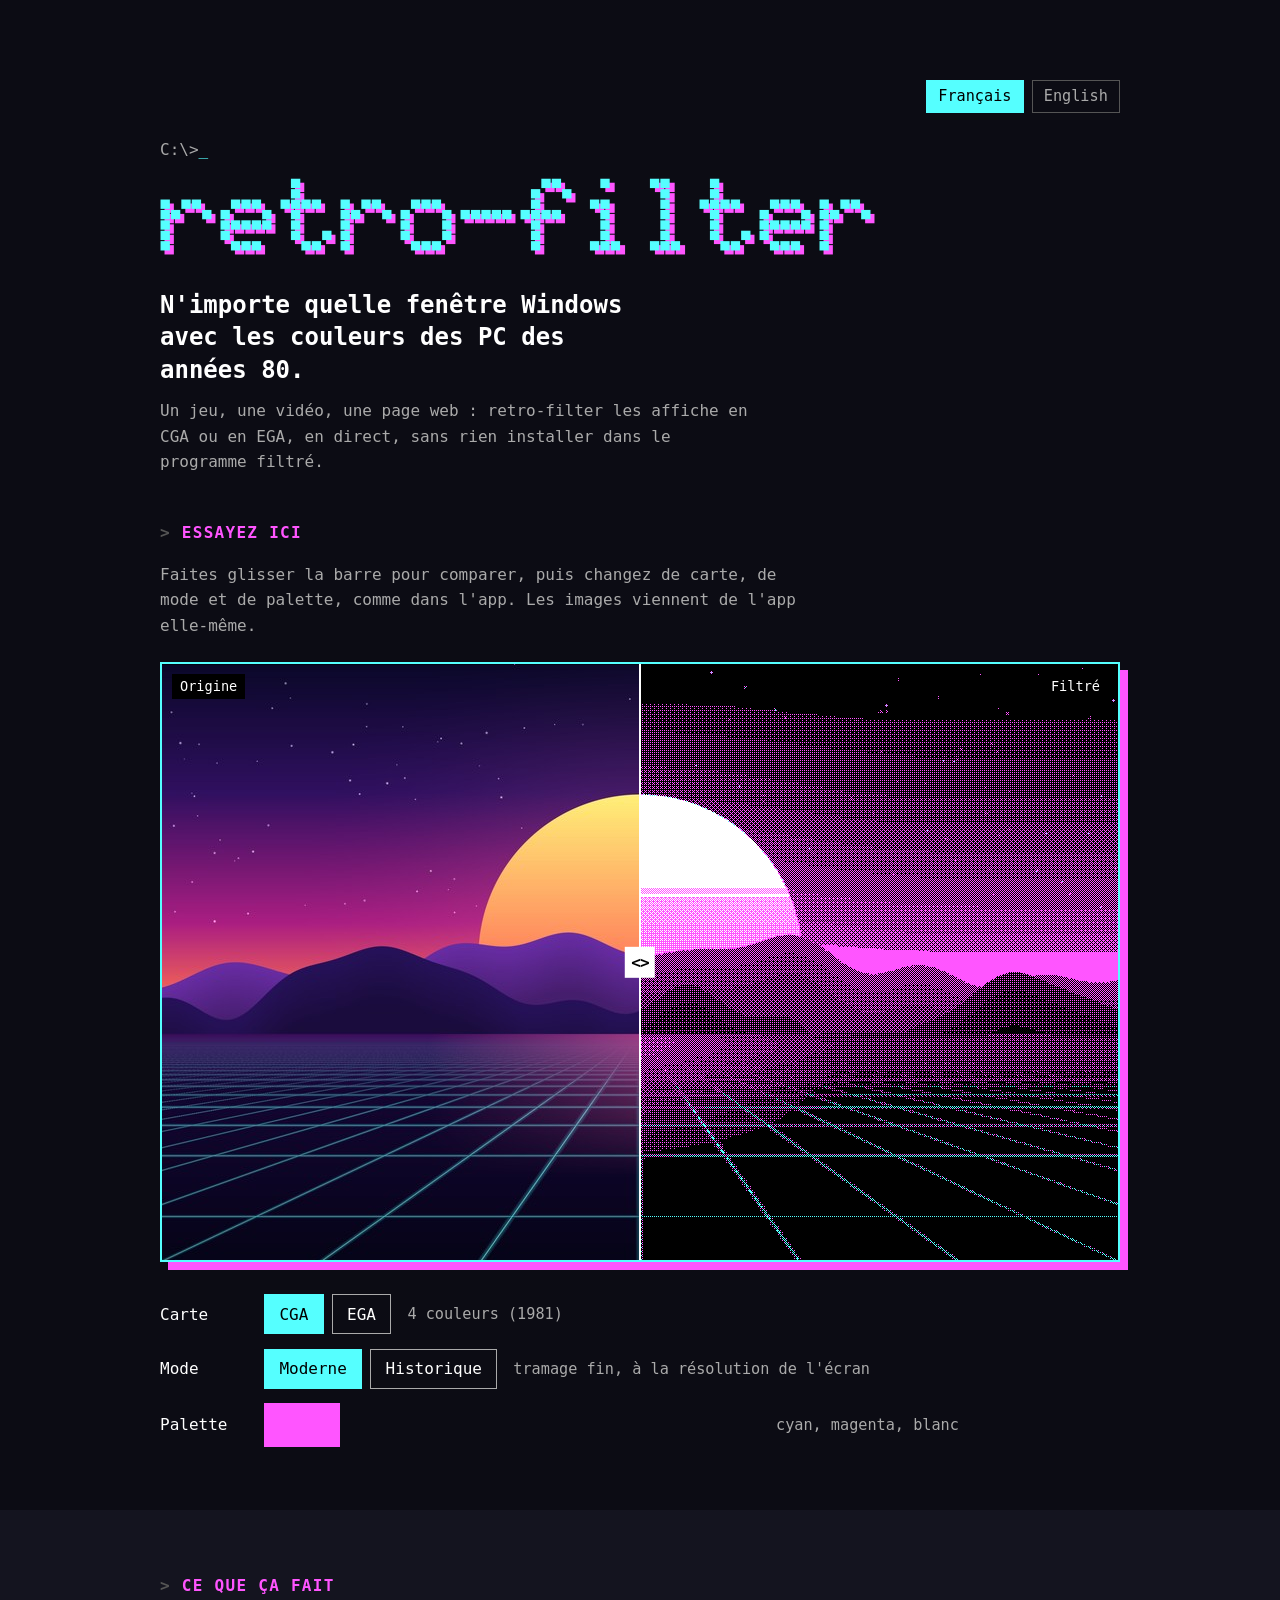
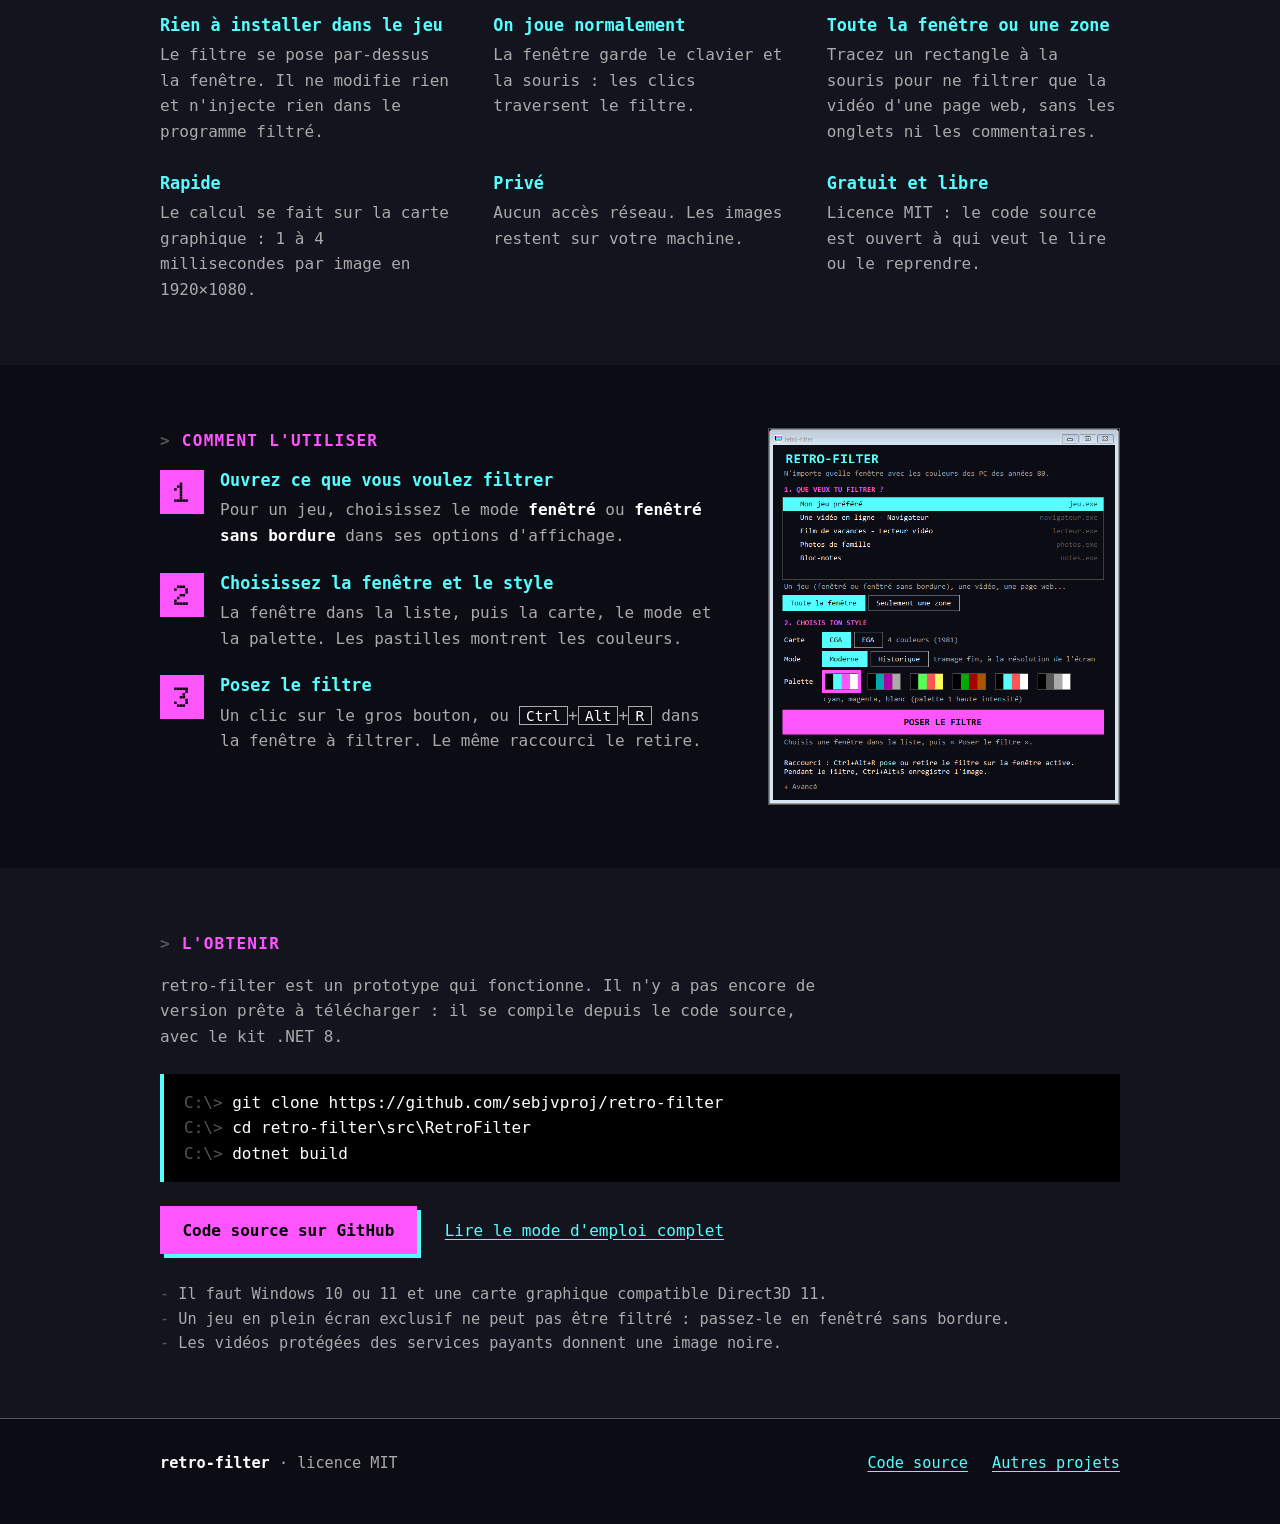
==== retro-filter/index.html @ 77098a15 "Page retro-filter, en français et en anglais, et accueil bilingue - /retro-filter/ et /retro-filter/" ====
<!doctype html>
<html lang="fr">
<head>
<meta charset="utf-8">
<meta name="viewport" content="width=device-width, initial-scale=1">
<title>retro-filter, vos fenêtres aux couleurs des PC des années 80</title>
<meta name="description" content="retro-filter affiche n'importe quelle fenêtre Windows (jeu, vidéo, page web) en CGA 4 couleurs ou en EGA 16 couleurs, en direct. Gratuit et libre.">
<meta name="theme-color" content="#0c0c14">
<meta property="og:title" content="retro-filter, vos fenêtres aux couleurs des PC des années 80">
<meta property="og:description" content="Un jeu, une vidéo, une page web : affichez-les en CGA ou en EGA, en direct. Gratuit et libre.">
<meta property="og:image" content="https://sebjvproj.github.io/retro-filter/img/banniere.png">
<meta property="og:type" content="website">
<link rel="canonical" href="https://sebjvproj.github.io/retro-filter/">
<link rel="alternate" hreflang="fr" href="https://sebjvproj.github.io/retro-filter/">
<link rel="alternate" hreflang="en" href="https://sebjvproj.github.io/retro-filter/en/">
<link rel="preload" href="fonts/doto.woff2" as="font" type="font/woff2" crossorigin>
<link rel="icon" href="data:image/svg+xml,%3Csvg xmlns='http://www.w3.org/2000/svg' viewBox='0 0 16 16' shape-rendering='crispEdges'%3E%3Crect width='16' height='16' fill='%230c0c14'/%3E%3Crect x='1' y='1' width='14' height='11' fill='%23fff'/%3E%3Crect x='2' y='2' width='12' height='9' fill='%23000'/%3E%3Crect x='3' y='3' width='10' height='4' fill='%2355ffff'/%3E%3Crect x='3' y='7' width='10' height='3' fill='%23ff55ff'/%3E%3Crect x='6' y='12' width='4' height='1' fill='%23fff'/%3E%3Crect x='3' y='13' width='10' height='2' fill='%23fff'/%3E%3C/svg%3E">
<link rel="stylesheet" href="style.css">
</head>
<body>
<a class="evitement" href="#utiliser">Aller directement au mode d'emploi</a>

<header class="tete">
  <div class="cadre">
    <nav class="langues" aria-label="Langue">
      <a href="./" aria-current="page">Français</a>
      <a href="en/" lang="en" hreflang="en">English</a>
    </nav>
    <p class="invite" aria-hidden="true">C:\&gt;</p>
    <h1>retro-filter</h1>
    <p class="accroche">N'importe quelle fenêtre Windows avec les couleurs des PC des années 80.</p>
    <p class="sous-accroche">Un jeu, une vidéo, une page web : retro-filter les affiche en CGA ou en EGA, en direct, sans rien installer dans le programme filtré.</p>
  </div>
</header>

<main>
  <section class="demo" aria-labelledby="titre-demo">
    <div class="cadre">
      <h2 id="titre-demo">Essayez ici</h2>
      <p class="chapeau">Faites glisser la barre pour comparer, puis changez de carte, de mode et de palette, comme dans l'app. Les images viennent de l'app elle-même.</p>

      <div class="ecran" id="ecran">
        <div class="couche filtre" id="couche-filtre" role="img" aria-label="La scène filtrée par retro-filter"></div>
        <div class="couche origine" role="img" aria-label="La scène d'origine : un coucher de soleil sur une grille"></div>
        <span class="etiquette gauche" aria-hidden="true">Origine</span>
        <span class="etiquette droite" aria-hidden="true">Filtré</span>
        <span class="poignee" aria-hidden="true"></span>
        <input class="glissiere" id="glissiere" type="range" min="0" max="100" value="50" aria-label="Part de l'image d'origine affichée, en pourcentage">
      </div>

      <div class="reglages">
        <div class="reglage">
          <span class="nom" id="nom-carte">Carte</span>
          <div class="choix" id="choix-carte" role="group" aria-labelledby="nom-carte"></div>
          <span class="detail" id="detail-carte"></span>
        </div>
        <div class="reglage">
          <span class="nom" id="nom-mode">Mode</span>
          <div class="choix" id="choix-mode" role="group" aria-labelledby="nom-mode"></div>
          <span class="detail" id="detail-mode"></span>
        </div>
        <div class="reglage">
          <span class="nom" id="nom-palette">Palette</span>
          <div class="choix" id="choix-palette" role="group" aria-labelledby="nom-palette"></div>
          <span class="detail" id="detail-palette"></span>
        </div>
      </div>
    </div>
  </section>

  <section class="atouts" aria-labelledby="titre-atouts">
    <div class="cadre">
      <h2 id="titre-atouts">Ce que ça fait</h2>
      <ul class="grille">
        <li>
          <h3>Rien à installer dans le jeu</h3>
          <p>Le filtre se pose par-dessus la fenêtre. Il ne modifie rien et n'injecte rien dans le programme filtré.</p>
        </li>
        <li>
          <h3>On joue normalement</h3>
          <p>La fenêtre garde le clavier et la souris : les clics traversent le filtre.</p>
        </li>
        <li>
          <h3>Toute la fenêtre ou une zone</h3>
          <p>Tracez un rectangle à la souris pour ne filtrer que la vidéo d'une page web, sans les onglets ni les commentaires.</p>
        </li>
        <li>
          <h3>Rapide</h3>
          <p>Le calcul se fait sur la carte graphique : 1 à 4 millisecondes par image en 1920×1080.</p>
        </li>
        <li>
          <h3>Privé</h3>
          <p>Aucun accès réseau. Les images restent sur votre machine.</p>
        </li>
        <li>
          <h3>Gratuit et libre</h3>
          <p>Licence MIT : le code source est ouvert à qui veut le lire ou le reprendre.</p>
        </li>
      </ul>
    </div>
  </section>

  <section class="utiliser" id="utiliser" aria-labelledby="titre-utiliser">
    <div class="cadre deux-colonnes">
      <div>
        <h2 id="titre-utiliser">Comment l'utiliser</h2>
        <ol class="etapes">
          <li>
            <h3>Ouvrez ce que vous voulez filtrer</h3>
            <p>Pour un jeu, choisissez le mode <b>fenêtré</b> ou <b>fenêtré sans bordure</b> dans ses options d'affichage.</p>
          </li>
          <li>
            <h3>Choisissez la fenêtre et le style</h3>
            <p>La fenêtre dans la liste, puis la carte, le mode et la palette. Les pastilles montrent les couleurs.</p>
          </li>
          <li>
            <h3>Posez le filtre</h3>
            <p>Un clic sur le gros bouton, ou <kbd>Ctrl</kbd>+<kbd>Alt</kbd>+<kbd>R</kbd> dans la fenêtre à filtrer. Le même raccourci le retire.</p>
          </li>
        </ol>
      </div>
      <img class="capture" src="img/fenetre.png" width="675" height="723" loading="lazy" alt="La fenêtre de retro-filter : la liste des fenêtres ouvertes, les boutons de carte, de mode et de palette, et le bouton Poser le filtre">
    </div>
  </section>

  <section class="obtenir" aria-labelledby="titre-obtenir">
    <div class="cadre">
      <h2 id="titre-obtenir">L'obtenir</h2>
      <p class="chapeau">retro-filter est un prototype qui fonctionne. Il n'y a pas encore de version prête à télécharger : il se compile depuis le code source, avec le kit .NET 8.</p>
      <pre class="listing" aria-label="Commandes pour compiler et lancer retro-filter"><span>git clone https://github.com/sebjvproj/retro-filter</span><span>cd retro-filter\src\RetroFilter</span><span>dotnet build</span></pre>
      <p class="liens">
        <a class="bouton" href="https://github.com/sebjvproj/retro-filter">Code source sur GitHub</a>
        <a href="https://github.com/sebjvproj/retro-filter/blob/main/README.fr.md">Lire le mode d'emploi complet</a>
      </p>
      <ul class="limites">
        <li>Il faut Windows 10 ou 11 et une carte graphique compatible Direct3D 11.</li>
        <li>Un jeu en plein écran exclusif ne peut pas être filtré : passez-le en fenêtré sans bordure.</li>
        <li>Les vidéos protégées des services payants donnent une image noire.</li>
      </ul>
    </div>
  </section>
</main>

<footer class="pied">
  <div class="cadre">
    <span><b>retro-filter</b> · licence MIT</span>
    <nav aria-label="Liens">
      <a href="https://github.com/sebjvproj/retro-filter">Code source</a>
      <a href="/">Autres projets</a>
    </nav>
  </div>
</footer>

<script src="script.js"></script>
</body>
</html>
---- retro-filter/style.css ----
/* retro-filter : un écran de PC des années 80. Fond noir, cyan, magenta, blanc. */

@font-face {
  font-family: "Doto";
  src: url("fonts/doto.woff2") format("woff2");
  font-weight: 100 900;
  font-display: swap;
}

:root {
  color-scheme: dark;
  --noir: #0c0c14;
  --nuit: #14141f;
  --cyan: #55ffff;
  --magenta: #ff55ff;
  --blanc: #ffffff;
  --gris: #aaaaaa;
  --sombre: #555555;
  --mono: "Cascadia Mono", "Cascadia Code", Consolas, "DejaVu Sans Mono", Menlo, monospace;
  /* Taille d'affichage des images de démonstration : réglée par script.js pour que
     chaque point de l'image couvre un nombre entier de points de l'écran. */
  --echelle: 1;
}

*, *::before, *::after { box-sizing: border-box; }

html { scroll-behavior: smooth; }
@media (prefers-reduced-motion: reduce) { html { scroll-behavior: auto; } }

body {
  margin: 0;
  background: var(--noir);
  color: var(--blanc);
  font-family: var(--mono);
  font-size: 1rem;
  line-height: 1.6;
}

::selection { background: var(--magenta); color: #000; }
:focus-visible { outline: 3px solid var(--magenta); outline-offset: 3px; }

a { color: var(--cyan); text-underline-offset: 0.2em; }
a:hover { color: var(--blanc); }

.cadre {
  width: min(100% - 32px, 60rem);
  margin: 0 auto;
}

.evitement {
  position: absolute;
  left: 16px;
  top: -4rem;
  padding: 0.5rem 0.75rem;
  background: var(--cyan);
  color: #000;
}
.evitement:focus { top: 16px; }

/* --- En-tête --- */

.tete { padding: clamp(2.5rem, 9vh, 5rem) 0 clamp(1.5rem, 5vh, 3rem); }

.langues {
  display: flex;
  justify-content: flex-end;
  gap: 0.5rem;
  margin-bottom: 1.5rem;
  font-size: 0.95rem;
}
.langues a {
  padding: 0.2rem 0.7rem;
  border: 1px solid var(--sombre);
  color: var(--gris);
  text-decoration: none;
}
.langues a:hover { border-color: var(--cyan); color: var(--blanc); }
.langues a[aria-current="page"] {
  border-color: var(--cyan);
  background: var(--cyan);
  color: #000;
}

.invite {
  margin: 0;
  color: var(--gris);
}
.invite::after {
  content: "_";
  color: var(--cyan);
  animation: curseur 1.1s steps(1) infinite;
}
@keyframes curseur { 50% { opacity: 0; } }
@media (prefers-reduced-motion: reduce) { .invite::after { animation: none; } }

h1 {
  margin: 0.25rem 0 0;
  font-family: "Doto", var(--mono);
  font-weight: 900;
  font-size: clamp(2.75rem, 11vw, 6.5rem);
  line-height: 0.95;
  letter-spacing: -0.02em;
  color: var(--cyan);
  text-shadow: 0.04em 0.04em 0 var(--magenta);
  overflow-wrap: anywhere;
}

.accroche {
  margin: 1.5rem 0 0;
  max-width: 34ch;
  font-size: clamp(1.15rem, 2.6vw, 1.5rem);
  line-height: 1.35;
  font-weight: 700;
}

.sous-accroche {
  margin: 0.75rem 0 0;
  max-width: 62ch;
  color: var(--gris);
}

/* --- Titres de section --- */

section { padding: clamp(2.5rem, 7vh, 4.5rem) 0; }

h2 {
  margin: 0 0 1rem;
  font-size: 1rem;
  font-weight: 700;
  text-transform: uppercase;
  letter-spacing: 0.08em;
  color: var(--magenta);
}
h2::before { content: "> "; color: var(--sombre); }

h3 {
  margin: 0 0 0.35rem;
  font-size: 1.05rem;
  line-height: 1.3;
  color: var(--cyan);
}

.chapeau {
  margin: 0 0 1.5rem;
  max-width: 68ch;
  color: var(--gris);
}

/* --- Démonstration --- */

.demo { padding-top: 0; }

.ecran {
  --pos: 50%;
  position: relative;
  width: min(100%, calc(960px * var(--echelle)));
  height: min(calc(600px * var(--echelle)), 70vh);
  min-height: 260px;
  margin: 0 auto;
  overflow: hidden;
  background: #000;
  border: 2px solid var(--cyan);
  box-shadow: 8px 8px 0 var(--magenta);
}

/* Les images sont montrées à taille réelle et rognées si l'écran est étroit : une
   réduction brouillerait le tramage. */
.couche {
  position: absolute;
  inset: 0;
  background-repeat: no-repeat;
  background-position: center;
  background-size: calc(960px * var(--echelle)) calc(600px * var(--echelle));
  image-rendering: pixelated;
}
.couche.origine {
  background-image: url("img/origine.jpg");
  image-rendering: auto;
  clip-path: inset(0 calc(100% - var(--pos)) 0 0);
}

.poignee {
  position: absolute;
  top: 0;
  bottom: 0;
  left: var(--pos);
  width: 2px;
  margin-left: -1px;
  background: var(--blanc);
  pointer-events: none;
}
.poignee::after {
  content: "<>";
  position: absolute;
  top: 50%;
  left: 50%;
  transform: translate(-50%, -50%);
  padding: 0.15rem 0.4rem;
  background: var(--blanc);
  color: #000;
  font-weight: 700;
  letter-spacing: -0.05em;
}

.etiquette {
  position: absolute;
  top: 10px;
  padding: 0.1rem 0.5rem;
  background: #000;
  color: var(--blanc);
  font-size: 0.85rem;
  pointer-events: none;
}
.etiquette.gauche { left: 10px; }
.etiquette.droite { right: 10px; }

.glissiere {
  position: absolute;
  inset: 0;
  width: 100%;
  height: 100%;
  margin: 0;
  opacity: 0;
  cursor: ew-resize;
}
.ecran:has(.glissiere:focus-visible) { outline: 3px solid var(--magenta); outline-offset: 4px; }

.reglages {
  width: min(100%, calc(960px * var(--echelle)));
  margin: 2rem auto 0;
  display: grid;
  gap: 0.9rem;
}

.reglage {
  display: grid;
  grid-template-columns: 5.5rem auto 1fr;
  align-items: center;
  gap: 0.5rem 1rem;
}
.reglage .nom { color: var(--blanc); }
.reglage .detail { color: var(--gris); font-size: 0.95rem; }

.choix { display: flex; flex-wrap: wrap; gap: 0.5rem; }

.choix button {
  min-height: 2.5rem;
  padding: 0.3rem 0.9rem;
  border: 1px solid var(--gris);
  background: var(--noir);
  color: var(--blanc);
  font: inherit;
  cursor: pointer;
}
.choix button:hover { background: var(--sombre); }
.choix button[aria-pressed="true"] {
  border-color: var(--cyan);
  background: var(--cyan);
  color: #000;
}

/* Pastilles de palette : les couleurs en bandes, cadre magenta quand elle est choisie. */
.choix button.pastille {
  display: flex;
  width: 4.75rem;
  height: 2.75rem;
  padding: 5px;
  border: 0;
  background: var(--noir);
}
.choix button.pastille:hover { background: var(--sombre); }
.choix button.pastille[aria-pressed="true"] { background: var(--magenta); }
.pastille i { flex: 1; }
.pastille.seize { flex-wrap: wrap; }
.pastille.seize i { flex: 0 0 12.5%; height: 50%; }

@media (max-width: 40rem) {
  .reglage { grid-template-columns: 1fr; gap: 0.35rem; }
}

/* --- Atouts --- */

.atouts { background: var(--nuit); }

.grille {
  list-style: none;
  margin: 0;
  padding: 0;
  display: grid;
  grid-template-columns: repeat(auto-fit, minmax(16rem, 1fr));
  gap: 1.75rem 2.5rem;
}
.grille p { margin: 0; color: var(--gris); }

/* --- Mode d'emploi --- */

.deux-colonnes {
  display: grid;
  grid-template-columns: minmax(0, 1fr) minmax(0, 22rem);
  gap: 2.5rem;
  align-items: start;
}
@media (max-width: 52rem) {
  .deux-colonnes { grid-template-columns: 1fr; }
}

.etapes {
  list-style: none;
  margin: 0;
  padding: 0;
  counter-reset: etape;
  display: grid;
  gap: 1.5rem;
}
.etapes li {
  counter-increment: etape;
  display: grid;
  grid-template-columns: 2.75rem 1fr;
  column-gap: 1rem;
}
.etapes li::before {
  content: counter(etape);
  grid-row: 1 / span 2;
  width: 2.75rem;
  height: 2.75rem;
  display: grid;
  place-items: center;
  background: var(--magenta);
  color: #000;
  font-family: "Doto", var(--mono);
  font-weight: 900;
  font-size: 1.75rem;
}
.etapes h3 { align-self: end; }
.etapes p { margin: 0; color: var(--gris); }
.etapes b { color: var(--blanc); }

.note {
  margin: 1.75rem 0 0;
  color: var(--gris);
  font-size: 0.95rem;
}
.note::before { content: "* "; color: var(--magenta); }

kbd {
  padding: 0.05rem 0.4rem;
  border: 1px solid var(--gris);
  font: inherit;
  font-size: 0.9em;
  color: var(--blanc);
}

.capture {
  display: block;
  width: 100%;
  height: auto;
  border: 1px solid var(--sombre);
}

/* --- Obtenir --- */

.obtenir { background: var(--nuit); }

.listing {
  margin: 0 0 1.5rem;
  padding: 1rem 1.25rem;
  overflow-x: auto;
  background: #000;
  border-left: 4px solid var(--cyan);
  font: inherit;
  color: var(--blanc);
}
.listing span { display: block; white-space: pre; }
.listing span::before { content: "C:\\> "; color: var(--sombre); }

.liens {
  margin: 0 0 1.75rem;
  display: flex;
  flex-wrap: wrap;
  align-items: center;
  gap: 1rem 1.75rem;
}

.bouton {
  display: inline-block;
  padding: 0.7rem 1.4rem;
  background: var(--magenta);
  color: #000;
  font-weight: 700;
  text-decoration: none;
  box-shadow: 4px 4px 0 var(--cyan);
  transition: transform 120ms ease-out, box-shadow 120ms ease-out;
}
.bouton:hover {
  color: #000;
  background: var(--blanc);
  transform: translate(2px, 2px);
  box-shadow: 2px 2px 0 var(--cyan);
}
@media (prefers-reduced-motion: reduce) { .bouton { transition: none; } }

.limites {
  margin: 0;
  padding: 0;
  list-style: none;
  color: var(--gris);
  font-size: 0.95rem;
}
.limites li { padding-left: 1.25rem; text-indent: -1.25rem; }
.limites li::before { content: "- "; color: var(--sombre); }

/* --- Pied --- */

.pied {
  padding: 2rem 0 3rem;
  color: var(--gris);
  font-size: 0.95rem;
  border-top: 1px solid var(--sombre);
}
.pied .cadre {
  display: flex;
  flex-wrap: wrap;
  justify-content: space-between;
  gap: 0.75rem 2rem;
}
.pied b { color: var(--blanc); }
.pied nav { display: flex; gap: 1.5rem; }
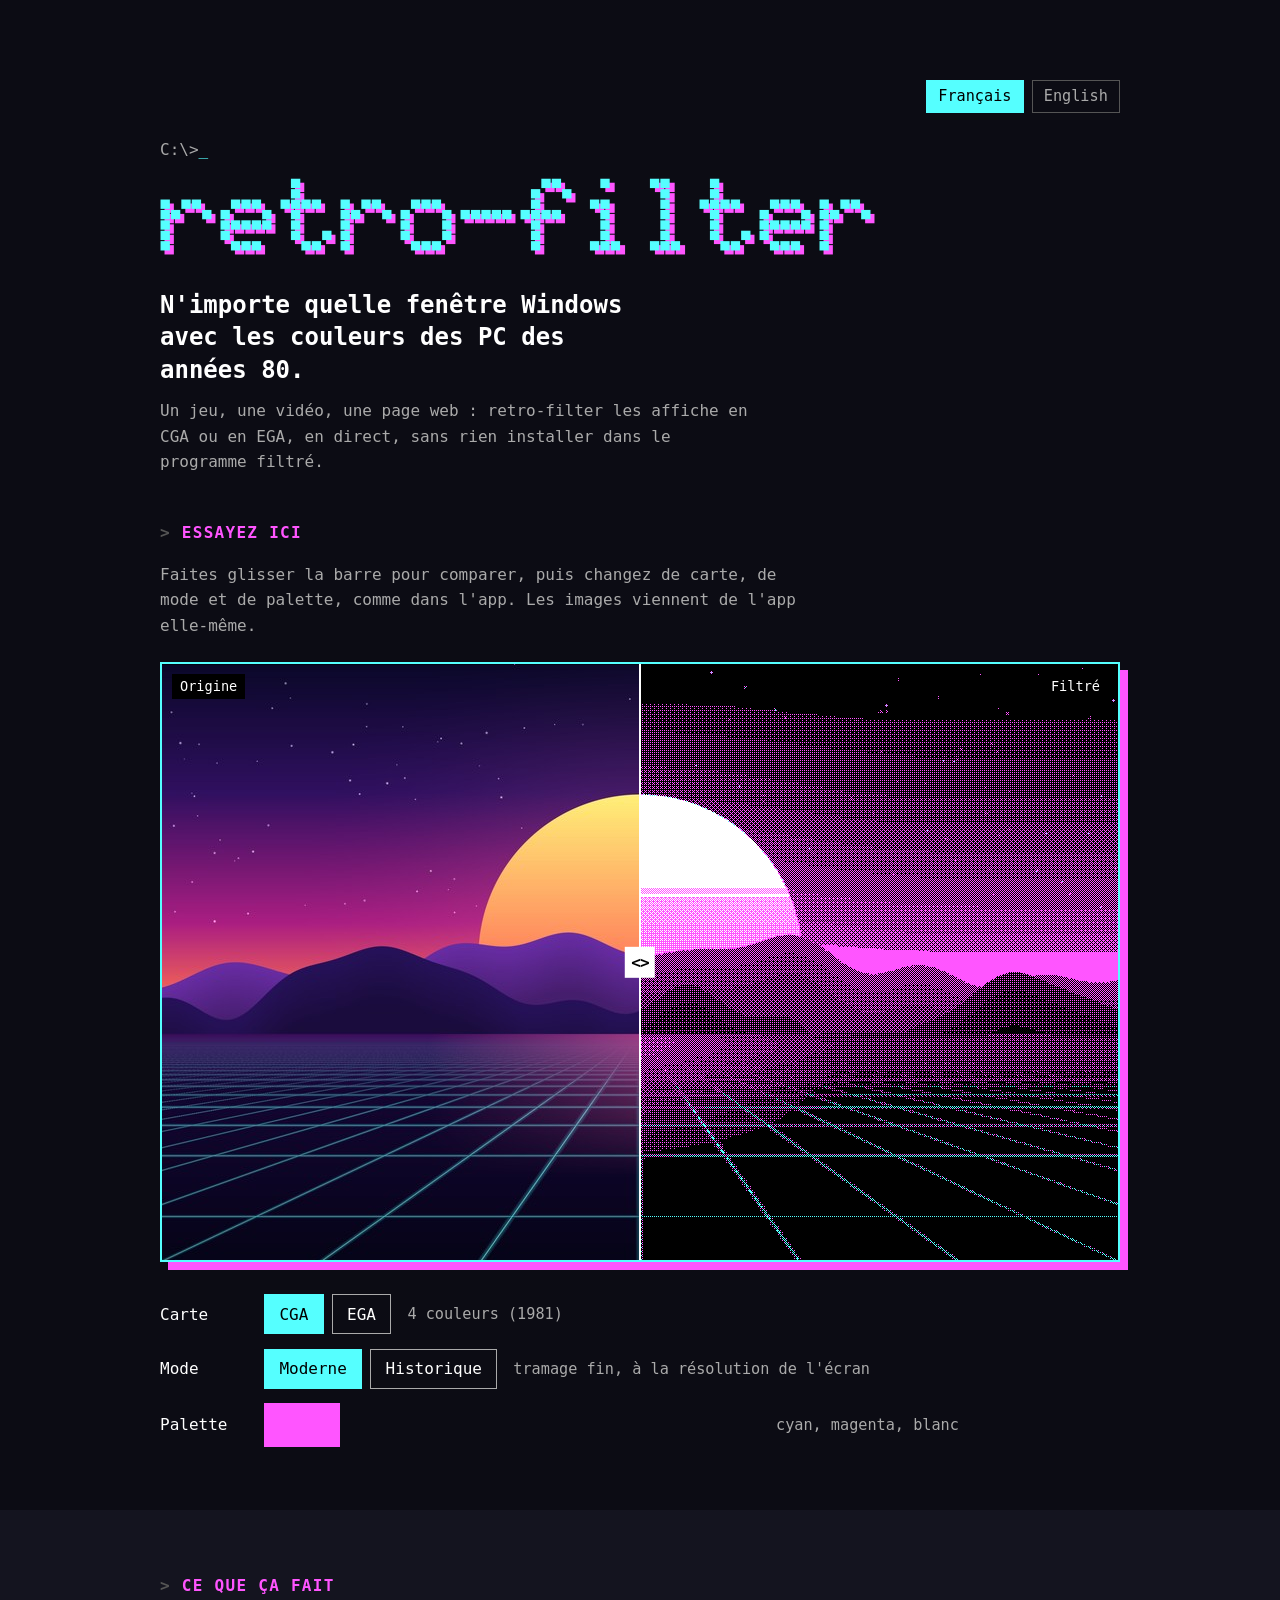
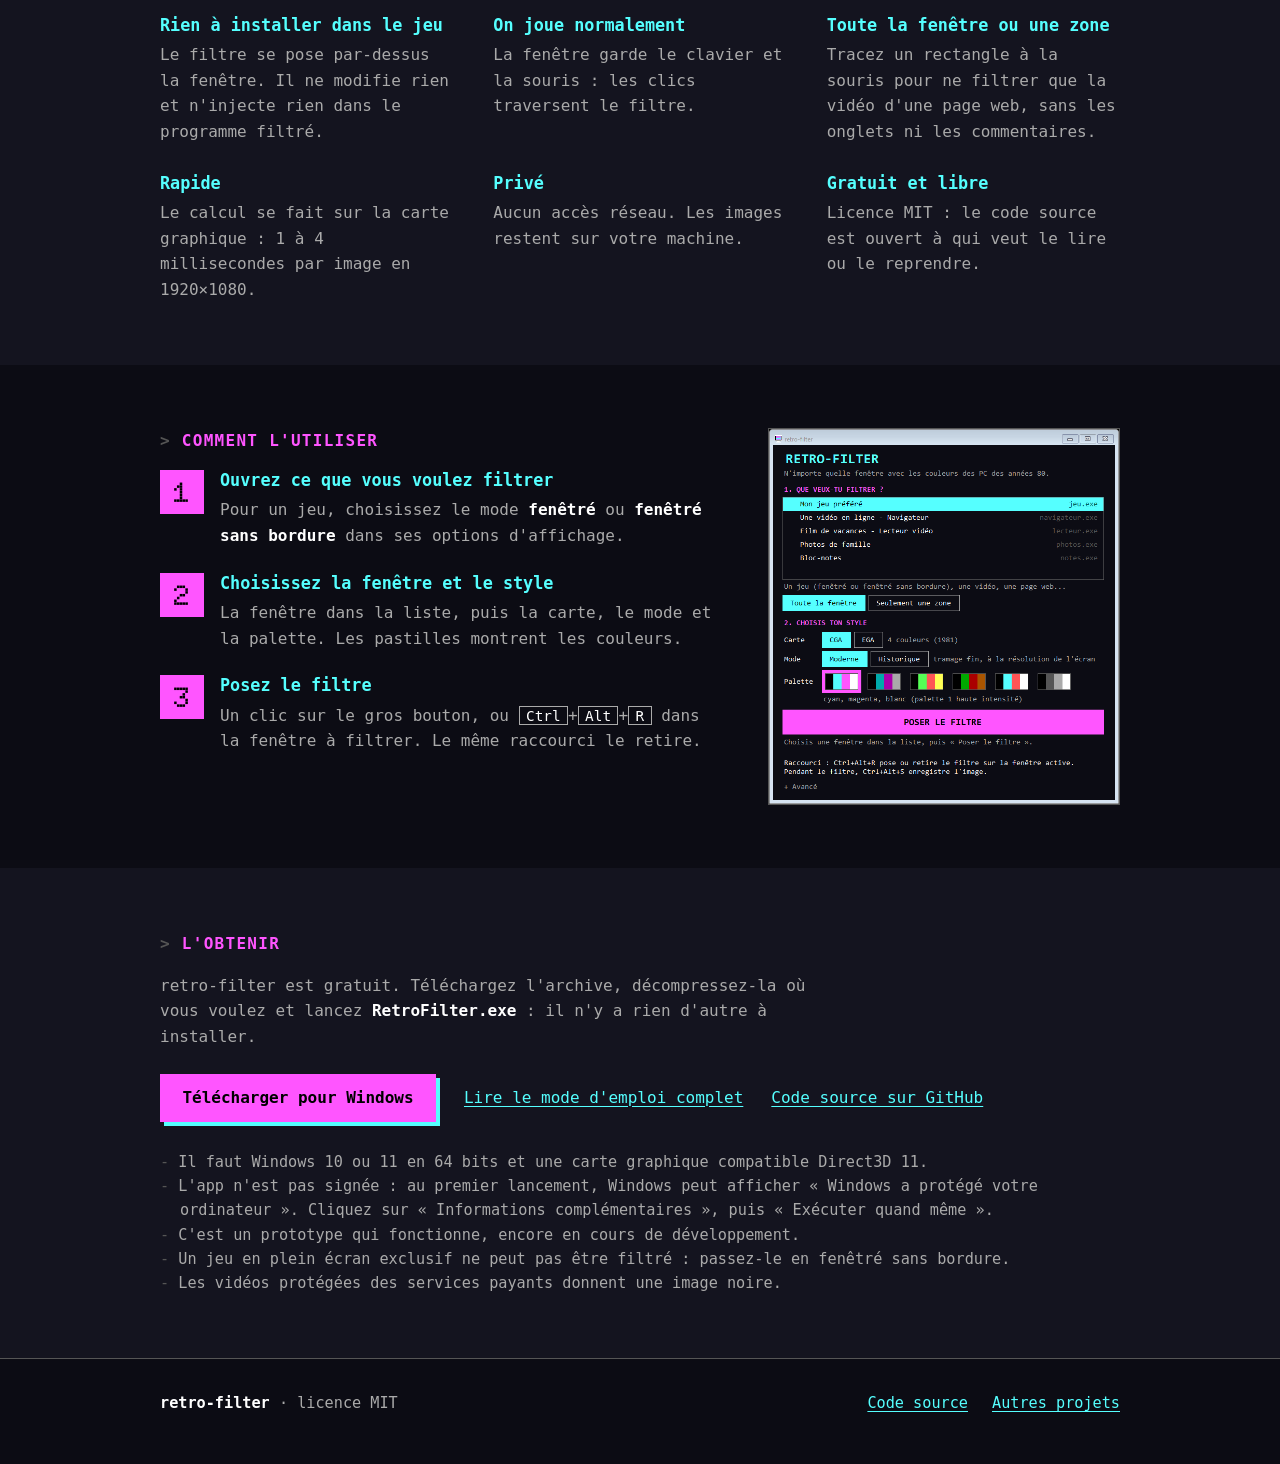
==== commit a9e0c065: "retro-filter : bouton de téléchargement de la version Windows Co-Authored-By: Claude Fable 5.2 <nore" ====
--- a/retro-filter/index.html
+++ b/retro-filter/index.html
@@ -126,14 +126,16 @@
   <section class="obtenir" aria-labelledby="titre-obtenir">
     <div class="cadre">
       <h2 id="titre-obtenir">L'obtenir</h2>
-      <p class="chapeau">retro-filter est un prototype qui fonctionne. Il n'y a pas encore de version prête à télécharger : il se compile depuis le code source, avec le kit .NET 8.</p>
-      <pre class="listing" aria-label="Commandes pour compiler et lancer retro-filter"><span>git clone https://github.com/sebjvproj/retro-filter</span><span>cd retro-filter\src\RetroFilter</span><span>dotnet build</span></pre>
+      <p class="chapeau">retro-filter est gratuit. Téléchargez l'archive, décompressez-la où vous voulez et lancez <b>RetroFilter.exe</b> : il n'y a rien d'autre à installer.</p>
       <p class="liens">
-        <a class="bouton" href="https://github.com/sebjvproj/retro-filter">Code source sur GitHub</a>
+        <a class="bouton" href="https://github.com/sebjvproj/retro-filter/releases/latest/download/retro-filter-windows-x64.zip" download>Télécharger pour Windows</a>
         <a href="https://github.com/sebjvproj/retro-filter/blob/main/README.fr.md">Lire le mode d'emploi complet</a>
+        <a href="https://github.com/sebjvproj/retro-filter">Code source sur GitHub</a>
       </p>
       <ul class="limites">
-        <li>Il faut Windows 10 ou 11 et une carte graphique compatible Direct3D 11.</li>
+        <li>Il faut Windows 10 ou 11 en 64 bits et une carte graphique compatible Direct3D 11.</li>
+        <li>L'app n'est pas signée : au premier lancement, Windows peut afficher « Windows a protégé votre ordinateur ». Cliquez sur « Informations complémentaires », puis « Exécuter quand même ».</li>
+        <li>C'est un prototype qui fonctionne, encore en cours de développement.</li>
         <li>Un jeu en plein écran exclusif ne peut pas être filtré : passez-le en fenêtré sans bordure.</li>
         <li>Les vidéos protégées des services payants donnent une image noire.</li>
       </ul>
--- a/retro-filter/style.css
+++ b/retro-filter/style.css
@@ -145,6 +145,7 @@
   max-width: 68ch;
   color: var(--gris);
 }
+.chapeau b { color: var(--blanc); }
 
 /* --- Démonstration --- */
 
